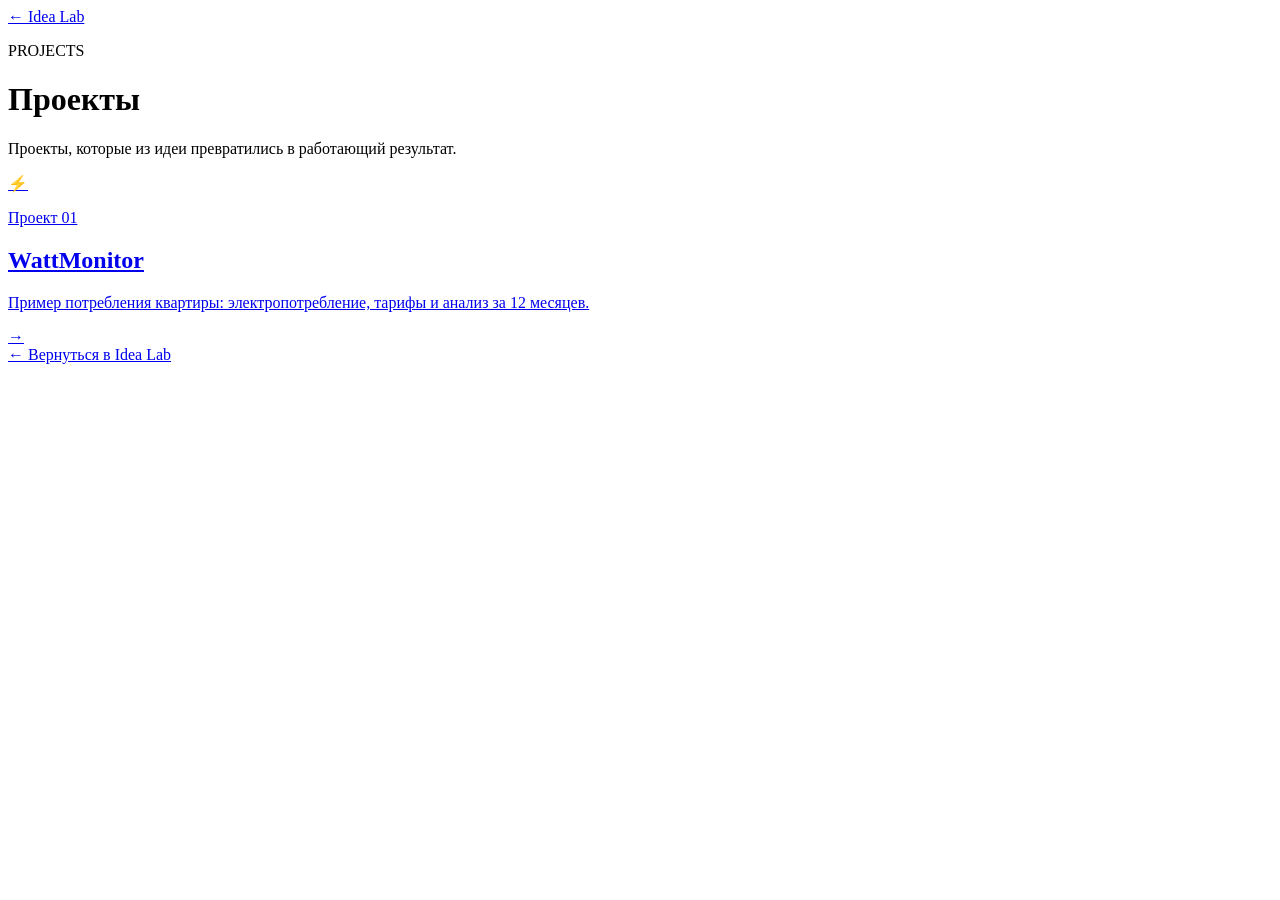
==== projects/index.html @ 45e68344 "Add projects index page" ====
<!doctype html>
<html lang="ru">
<head><meta charset="utf-8"><meta name="viewport" content="width=device-width,initial-scale=1"><title>Проекты — Idea Lab</title><link rel="stylesheet" href="style.css"></head>
<body>
<header class="page-header"><a class="back" href="../">← Idea Lab</a><p class="kicker">PROJECTS</p><h1>Проекты</h1><p>Проекты, которые из идеи превратились в работающий результат.</p></header>
<main class="grid">
<a class="project-card" href="wattmonitor/"><span class="icon">⚡</span><div><p class="label">Проект 01</p><h2>WattMonitor</h2><p>Пример потребления квартиры: электропотребление, тарифы и анализ за 12 месяцев.</p></div><span class="arrow">→</span></a>
</main>
<footer><a href="../">← Вернуться в Idea Lab</a></footer>
</body></html>
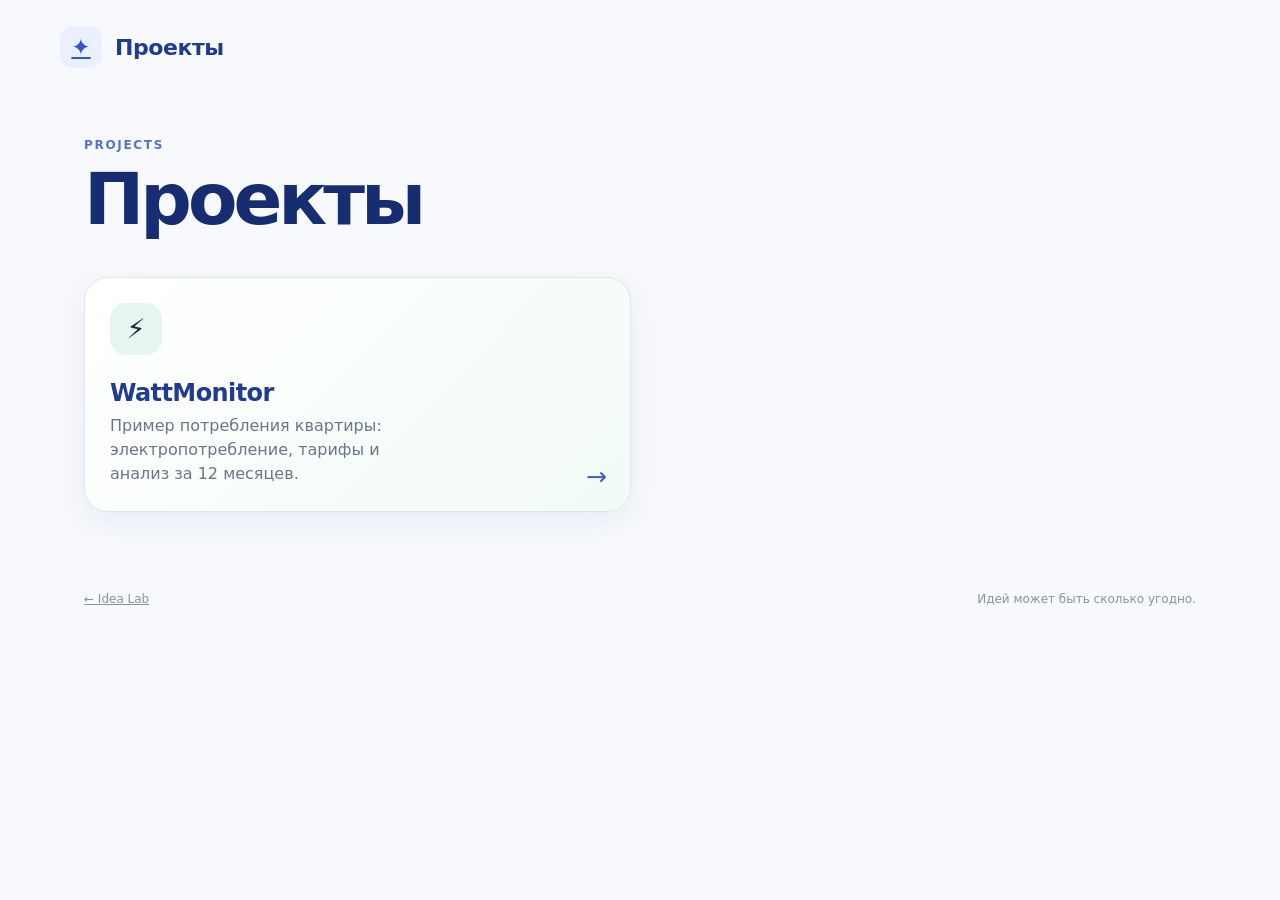
==== commit fcf319bc: "Use root site style for projects index" ====
--- a/projects/index.html
+++ b/projects/index.html
@@ -1,10 +1,11 @@
 <!doctype html>
 <html lang="ru">
-<head><meta charset="utf-8"><meta name="viewport" content="width=device-width,initial-scale=1"><title>Проекты — Idea Lab</title><link rel="stylesheet" href="style.css"></head>
+<head><meta charset="utf-8"><meta name="viewport" content="width=device-width,initial-scale=1"><title>Проекты — Idea Lab</title><link rel="stylesheet" href="../style.css"></head>
 <body>
-<header class="page-header"><a class="back" href="../">← Idea Lab</a><p class="kicker">PROJECTS</p><h1>Проекты</h1><p>Проекты, которые из идеи превратились в работающий результат.</p></header>
-<main class="grid">
-<a class="project-card" href="wattmonitor/"><span class="icon">⚡</span><div><p class="label">Проект 01</p><h2>WattMonitor</h2><p>Пример потребления квартиры: электропотребление, тарифы и анализ за 12 месяцев.</p></div><span class="arrow">→</span></a>
-</main>
-<footer><a href="../">← Вернуться в Idea Lab</a></footer>
+<header class="site-header"><div class="brand"><a href="../" class="brand-mark">✦</a><div><h1>Проекты</h1></div></div></header>
+<main class="container"><section class="intro"><p class="kicker">PROJECTS</p><h2>Проекты</h2></section>
+<section class="card-grid" aria-label="Проекты">
+<a class="card card-projects" href="wattmonitor/"><span class="card-icon">⚡</span><div class="card-body"><h3>WattMonitor</h3><p>Пример потребления квартиры: электропотребление, тарифы и анализ за 12 месяцев.</p></div><span class="arrow">→</span></a>
+</section></main>
+<footer class="site-footer"><span><a href="../">← Idea Lab</a></span><span>Идей может быть сколько угодно.</span></footer>
 </body></html>
--- a/style.css
+++ b/style.css
@@ -0,0 +1 @@
+*{box-sizing:border-box}html{scroll-behavior:smooth}body{margin:0;min-height:100vh;background:#f7f9fc;color:#1d2940;font-family:Inter,system-ui,-apple-system,BlinkMacSystemFont,"Segoe UI",sans-serif}a{color:inherit}.site-header{padding:26px 24px 0}.brand{max-width:1160px;margin:auto;display:flex;align-items:center;gap:13px}.brand-mark{width:42px;height:42px;display:grid;place-items:center;border-radius:13px;background:#eaf0ff;color:#3158c9;font-size:23px}.brand h1{margin:0;color:#203c91;font-size:22px;letter-spacing:-.02em}.brand p{margin:3px 0 0;color:#718096;font-size:13px}.container{max-width:1160px;margin:auto;padding:70px 24px 80px}.intro{max-width:760px;margin-bottom:42px}.kicker{margin:0 0 12px;color:#5572ce;font-size:12px;font-weight:850;letter-spacing:.14em}.intro h2{margin:0;color:#172d72;font-size:clamp(42px,7vw,72px);line-height:.98;letter-spacing:-.055em}.intro h2 span{color:#5a78d5}.intro-text{max-width:600px;margin:20px 0 0;color:#69768b;font-size:18px;line-height:1.55}.card-grid{display:grid;grid-template-columns:repeat(6,1fr);gap:18px}.card{position:relative;min-height:220px;padding:25px;text-decoration:none;background:#fff;border:1px solid #e0e6f0;border-radius:24px;box-shadow:0 10px 30px rgba(36,62,120,.07);display:flex;flex-direction:column;transition:transform .2s ease,box-shadow .2s ease,border-color .2s ease}.card:nth-child(1),.card:nth-child(2){grid-column:span 3}.card:nth-child(n+3){grid-column:span 2}.card:hover{transform:translateY(-6px);box-shadow:0 18px 40px rgba(36,62,120,.13);border-color:#bdcbed}.card-icon{width:52px;height:52px;display:grid;place-items:center;border-radius:16px;background:#f0f4ff;font-size:27px;margin-bottom:auto}.card-body h3{margin:24px 0 7px;color:#203c91;font-size:24px;letter-spacing:-.025em}.card-body p{margin:0;max-width:290px;color:#68768b;line-height:1.5}.arrow{position:absolute;right:23px;bottom:20px;color:#4163c4;font-size:25px;transition:transform .2s ease}.card:hover .arrow{transform:translateX(5px)}.status{position:absolute;right:20px;top:20px;padding:5px 9px;border-radius:999px;background:#f1f4f8;color:#8290a4;font-size:11px;font-weight:750}.card-phrases{background:linear-gradient(135deg,#fff 0%,#f6f8ff 100%)}.card-projects{background:linear-gradient(135deg,#fff 0%,#f2fbf7 100%)}.card-projects .card-icon{background:#e6f6ee}.card-ideas .card-icon{background:#fff5dc}.card-stories .card-icon{background:#fff0ef}.card-experiments .card-icon{background:#f0edff}.site-footer{max-width:1160px;margin:auto;padding:0 24px 35px;display:flex;justify-content:space-between;gap:20px;color:#8792a5;font-size:12px}@media(max-width:760px){.container{padding-top:48px}.card-grid{grid-template-columns:1fr 1fr}.card:nth-child(1),.card:nth-child(2),.card:nth-child(n+3){grid-column:span 1}.card{min-height:205px}.site-footer{flex-direction:column}}@media(max-width:520px){.site-header{padding-left:16px;padding-right:16px}.container{padding-left:16px;padding-right:16px}.intro h2{font-size:45px}.card-grid{grid-template-columns:1fr}.card:nth-child(1),.card:nth-child(2),.card:nth-child(n+3){grid-column:span 1}.card{min-height:190px}.site-footer{padding-left:16px;padding-right:16px}}
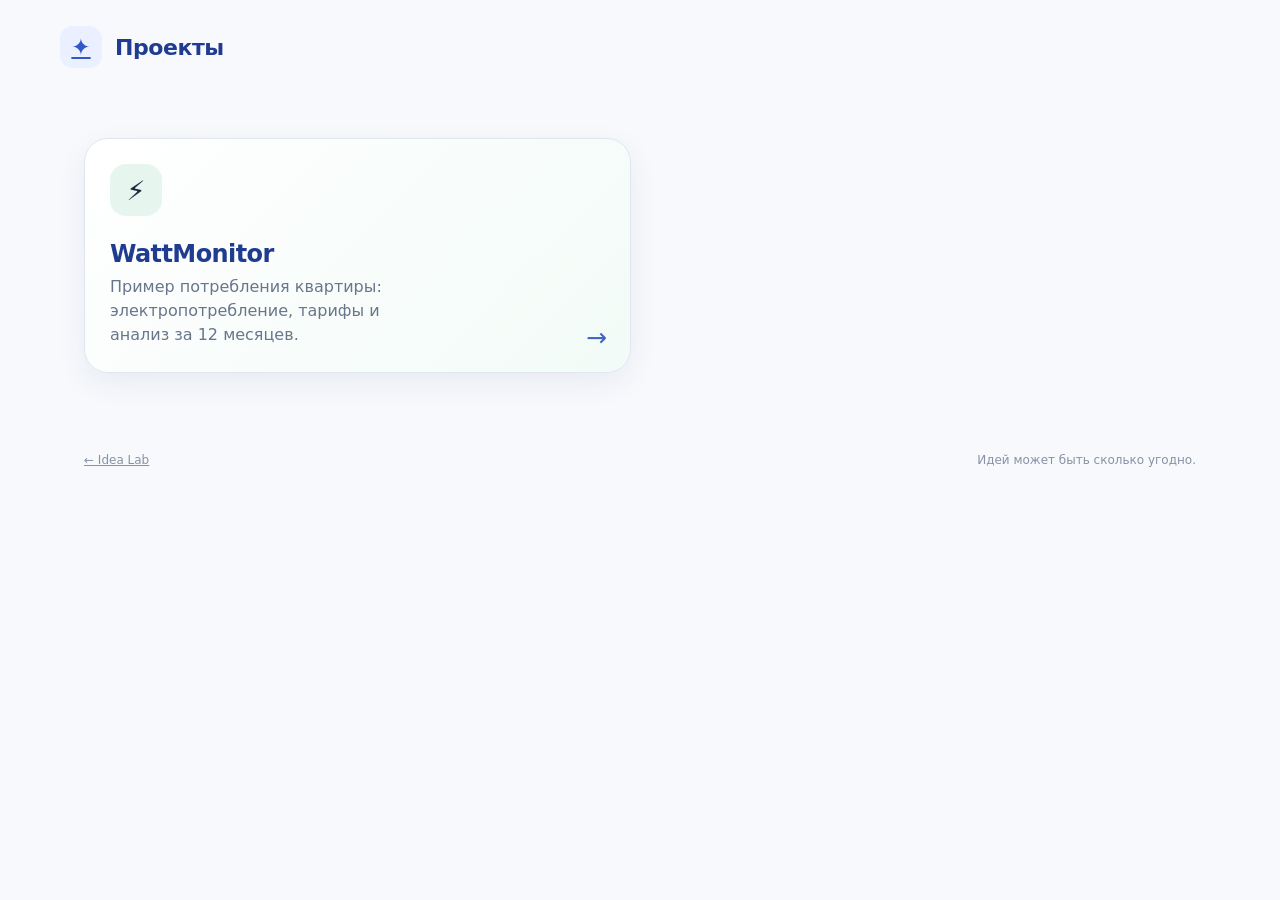
==== commit e370dc91: "Simplify projects page headings" ====
--- a/projects/index.html
+++ b/projects/index.html
@@ -3,7 +3,7 @@
 <head><meta charset="utf-8"><meta name="viewport" content="width=device-width,initial-scale=1"><title>Проекты — Idea Lab</title><link rel="stylesheet" href="../style.css"></head>
 <body>
 <header class="site-header"><div class="brand"><a href="../" class="brand-mark">✦</a><div><h1>Проекты</h1></div></div></header>
-<main class="container"><section class="intro"><p class="kicker">PROJECTS</p><h2>Проекты</h2></section>
+<main class="container">
 <section class="card-grid" aria-label="Проекты">
 <a class="card card-projects" href="wattmonitor/"><span class="card-icon">⚡</span><div class="card-body"><h3>WattMonitor</h3><p>Пример потребления квартиры: электропотребление, тарифы и анализ за 12 месяцев.</p></div><span class="arrow">→</span></a>
 </section></main>
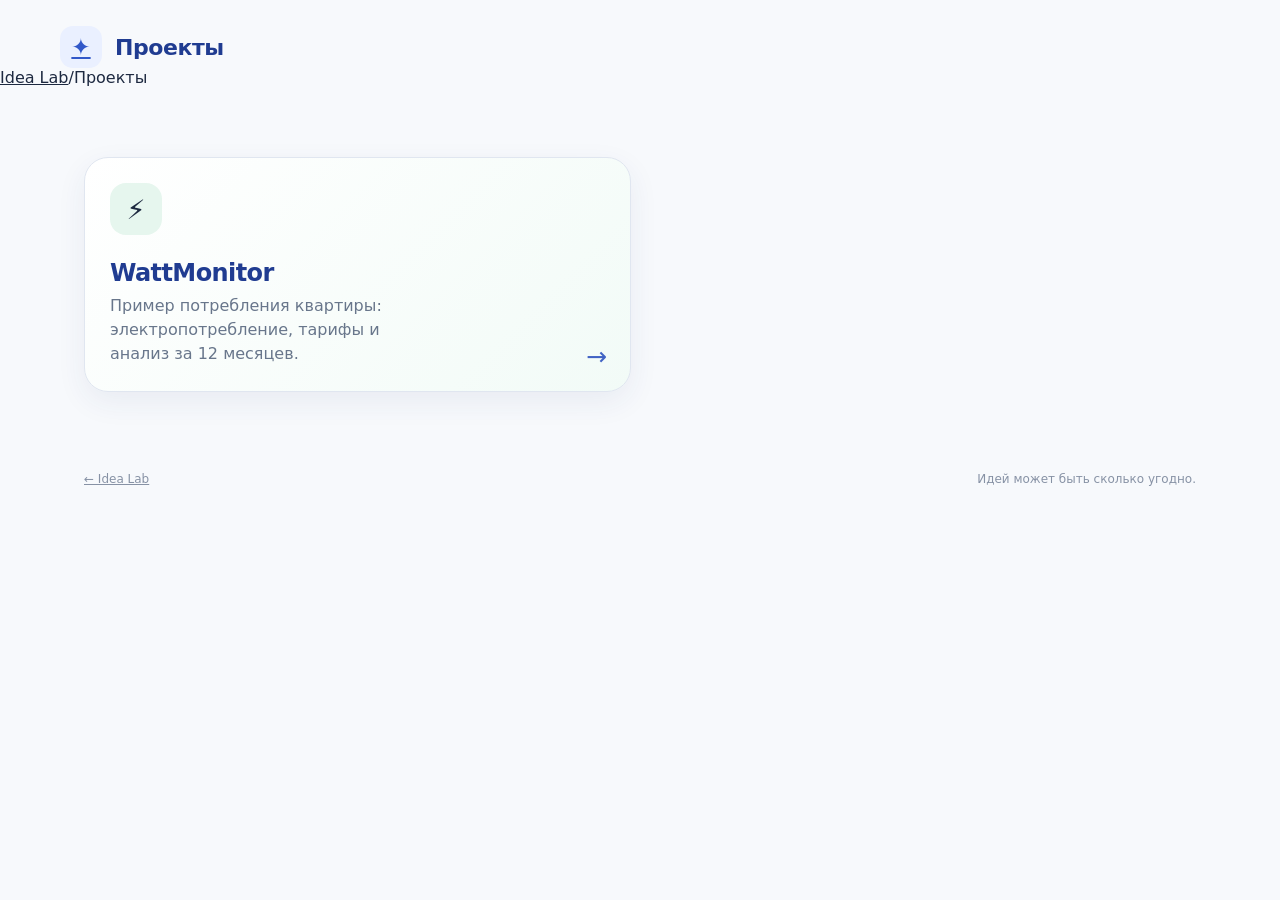
==== commit bec479f7: "Add breadcrumbs to projects page" ====
--- a/projects/index.html
+++ b/projects/index.html
@@ -3,6 +3,7 @@
 <head><meta charset="utf-8"><meta name="viewport" content="width=device-width,initial-scale=1"><title>Проекты — Idea Lab</title><link rel="stylesheet" href="../style.css"></head>
 <body>
 <header class="site-header"><div class="brand"><a href="../" class="brand-mark">✦</a><div><h1>Проекты</h1></div></div></header>
+<nav class="breadcrumbs" aria-label="Хлебные крошки"><a href="../">Idea Lab</a><span>/</span><span>Проекты</span></nav>
 <main class="container">
 <section class="card-grid" aria-label="Проекты">
 <a class="card card-projects" href="wattmonitor/"><span class="card-icon">⚡</span><div class="card-body"><h3>WattMonitor</h3><p>Пример потребления квартиры: электропотребление, тарифы и анализ за 12 месяцев.</p></div><span class="arrow">→</span></a>
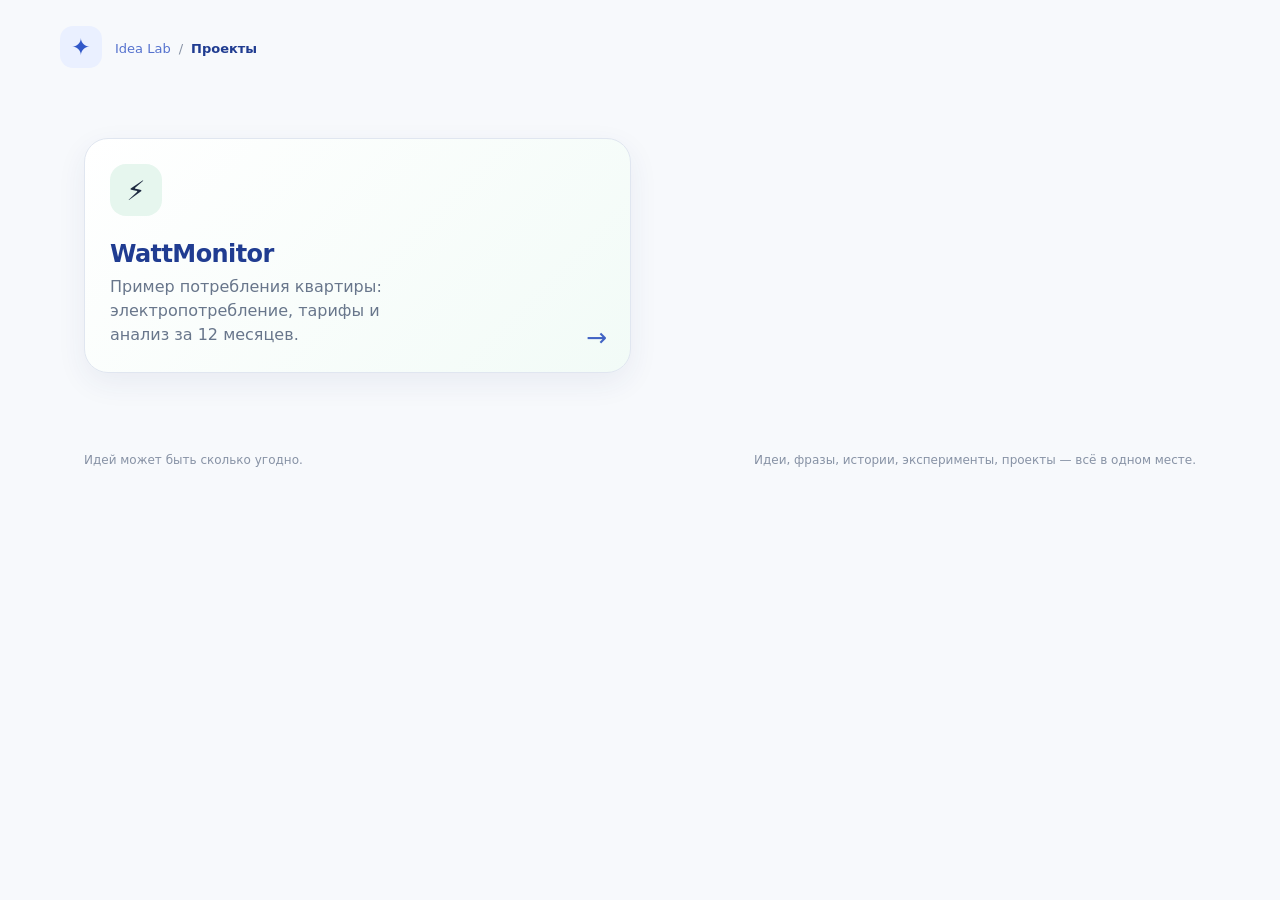
==== commit 75358544: "Move project breadcrumbs into brand header" ====
--- a/projects/index.html
+++ b/projects/index.html
@@ -2,11 +2,10 @@
 <html lang="ru">
 <head><meta charset="utf-8"><meta name="viewport" content="width=device-width,initial-scale=1"><title>Проекты — Idea Lab</title><link rel="stylesheet" href="../style.css"></head>
 <body>
-<header class="site-header"><div class="brand"><a href="../" class="brand-mark">✦</a><div><h1>Проекты</h1></div></div></header>
-<nav class="breadcrumbs" aria-label="Хлебные крошки"><a href="../">Idea Lab</a><span>/</span><span>Проекты</span></nav>
+<header class="site-header"><div class="brand"><a href="../" class="brand-mark">✦</a><div class="brand-nav"><nav class="breadcrumbs" aria-label="Хлебные крошки"><a href="../">Idea Lab</a><span>/</span><span class="current">Проекты</span></nav></div></div></header>
 <main class="container">
 <section class="card-grid" aria-label="Проекты">
 <a class="card card-projects" href="wattmonitor/"><span class="card-icon">⚡</span><div class="card-body"><h3>WattMonitor</h3><p>Пример потребления квартиры: электропотребление, тарифы и анализ за 12 месяцев.</p></div><span class="arrow">→</span></a>
 </section></main>
-<footer class="site-footer"><span><a href="../">← Idea Lab</a></span><span>Идей может быть сколько угодно.</span></footer>
+<footer class="site-footer"><span>Идей может быть сколько угодно.</span><span>Идеи, фразы, истории, эксперименты, проекты — всё в одном месте.</span></footer>
 </body></html>
--- a/style.css
+++ b/style.css
@@ -1 +1 @@
-*{box-sizing:border-box}html{scroll-behavior:smooth}body{margin:0;min-height:100vh;background:#f7f9fc;color:#1d2940;font-family:Inter,system-ui,-apple-system,BlinkMacSystemFont,"Segoe UI",sans-serif}a{color:inherit}.site-header{padding:26px 24px 0}.brand{max-width:1160px;margin:auto;display:flex;align-items:center;gap:13px}.brand-mark{width:42px;height:42px;display:grid;place-items:center;border-radius:13px;background:#eaf0ff;color:#3158c9;font-size:23px}.brand h1{margin:0;color:#203c91;font-size:22px;letter-spacing:-.02em}.brand p{margin:3px 0 0;color:#718096;font-size:13px}.container{max-width:1160px;margin:auto;padding:70px 24px 80px}.intro{max-width:760px;margin-bottom:42px}.kicker{margin:0 0 12px;color:#5572ce;font-size:12px;font-weight:850;letter-spacing:.14em}.intro h2{margin:0;color:#172d72;font-size:clamp(42px,7vw,72px);line-height:.98;letter-spacing:-.055em}.intro h2 span{color:#5a78d5}.intro-text{max-width:600px;margin:20px 0 0;color:#69768b;font-size:18px;line-height:1.55}.card-grid{display:grid;grid-template-columns:repeat(6,1fr);gap:18px}.card{position:relative;min-height:220px;padding:25px;text-decoration:none;background:#fff;border:1px solid #e0e6f0;border-radius:24px;box-shadow:0 10px 30px rgba(36,62,120,.07);display:flex;flex-direction:column;transition:transform .2s ease,box-shadow .2s ease,border-color .2s ease}.card:nth-child(1),.card:nth-child(2){grid-column:span 3}.card:nth-child(n+3){grid-column:span 2}.card:hover{transform:translateY(-6px);box-shadow:0 18px 40px rgba(36,62,120,.13);border-color:#bdcbed}.card-icon{width:52px;height:52px;display:grid;place-items:center;border-radius:16px;background:#f0f4ff;font-size:27px;margin-bottom:auto}.card-body h3{margin:24px 0 7px;color:#203c91;font-size:24px;letter-spacing:-.025em}.card-body p{margin:0;max-width:290px;color:#68768b;line-height:1.5}.arrow{position:absolute;right:23px;bottom:20px;color:#4163c4;font-size:25px;transition:transform .2s ease}.card:hover .arrow{transform:translateX(5px)}.status{position:absolute;right:20px;top:20px;padding:5px 9px;border-radius:999px;background:#f1f4f8;color:#8290a4;font-size:11px;font-weight:750}.card-phrases{background:linear-gradient(135deg,#fff 0%,#f6f8ff 100%)}.card-projects{background:linear-gradient(135deg,#fff 0%,#f2fbf7 100%)}.card-projects .card-icon{background:#e6f6ee}.card-ideas .card-icon{background:#fff5dc}.card-stories .card-icon{background:#fff0ef}.card-experiments .card-icon{background:#f0edff}.site-footer{max-width:1160px;margin:auto;padding:0 24px 35px;display:flex;justify-content:space-between;gap:20px;color:#8792a5;font-size:12px}@media(max-width:760px){.container{padding-top:48px}.card-grid{grid-template-columns:1fr 1fr}.card:nth-child(1),.card:nth-child(2),.card:nth-child(n+3){grid-column:span 1}.card{min-height:205px}.site-footer{flex-direction:column}}@media(max-width:520px){.site-header{padding-left:16px;padding-right:16px}.container{padding-left:16px;padding-right:16px}.intro h2{font-size:45px}.card-grid{grid-template-columns:1fr}.card:nth-child(1),.card:nth-child(2),.card:nth-child(n+3){grid-column:span 1}.card{min-height:190px}.site-footer{padding-left:16px;padding-right:16px}}
+*{box-sizing:border-box}html{scroll-behavior:smooth}body{margin:0;min-height:100vh;background:#f7f9fc;color:#1d2940;font-family:Inter,system-ui,-apple-system,BlinkMacSystemFont,"Segoe UI",sans-serif}a{color:inherit}.site-header{padding:26px 24px 0}.brand{max-width:1160px;margin:auto;display:flex;align-items:center;gap:13px}.brand-mark{width:42px;height:42px;display:grid;place-items:center;border-radius:13px;background:#eaf0ff;color:#3158c9;font-size:23px;text-decoration:none}.brand h1{margin:0;color:#203c91;font-size:22px;letter-spacing:-.02em}.brand p{margin:3px 0 0;color:#718096;font-size:13px}.brand-nav{display:flex;align-items:center;gap:9px;flex-wrap:wrap}.brand-nav .breadcrumbs{display:flex;align-items:center;gap:8px;margin:3px 0 0;color:#8792a5;font-size:13px}.brand-nav .breadcrumbs a{color:#5572ce;text-decoration:none}.brand-nav .breadcrumbs a:hover{text-decoration:underline}.brand-nav .breadcrumbs .current{color:#203c91;font-weight:650}.container{max-width:1160px;margin:auto;padding:70px 24px 80px}.intro{max-width:760px;margin-bottom:42px}.kicker{margin:0 0 12px;color:#5572ce;font-size:12px;font-weight:850;letter-spacing:.14em}.intro h2{margin:0;color:#172d72;font-size:clamp(42px,7vw,72px);line-height:.98;letter-spacing:-.055em}.intro h2 span{color:#5a78d5}.intro-text{max-width:600px;margin:20px 0 0;color:#69768b;font-size:18px;line-height:1.55}.card-grid{display:grid;grid-template-columns:repeat(6,1fr);gap:18px}.card{position:relative;min-height:220px;padding:25px;text-decoration:none;background:#fff;border:1px solid #e0e6f0;border-radius:24px;box-shadow:0 10px 30px rgba(36,62,120,.07);display:flex;flex-direction:column;transition:transform .2s ease,box-shadow .2s ease,border-color .2s ease}.card:nth-child(1),.card:nth-child(2){grid-column:span 3}.card:nth-child(n+3){grid-column:span 2}.card:hover{transform:translateY(-6px);box-shadow:0 18px 40px rgba(36,62,120,.13);border-color:#bdcbed}.card-icon{width:52px;height:52px;display:grid;place-items:center;border-radius:16px;background:#f0f4ff;font-size:27px;margin-bottom:auto}.card-body h3{margin:24px 0 7px;color:#203c91;font-size:24px;letter-spacing:-.025em}.card-body p{margin:0;max-width:290px;color:#68768b;line-height:1.5}.arrow{position:absolute;right:23px;bottom:20px;color:#4163c4;font-size:25px;transition:transform .2s ease}.card:hover .arrow{transform:translateX(5px)}.status{position:absolute;right:20px;top:20px;padding:5px 9px;border-radius:999px;background:#f1f4f8;color:#8290a4;font-size:11px;font-weight:750}.card-phrases{background:linear-gradient(135deg,#fff 0%,#f6f8ff 100%)}.card-projects{background:linear-gradient(135deg,#fff 0%,#f2fbf7 100%)}.card-projects .card-icon{background:#e6f6ee}.card-ideas .card-icon{background:#fff5dc}.card-stories .card-icon{background:#fff0ef}.card-experiments .card-icon{background:#f0edff}.site-footer{max-width:1160px;margin:auto;padding:0 24px 35px;display:flex;justify-content:space-between;gap:20px;color:#8792a5;font-size:12px}@media(max-width:760px){.container{padding-top:48px}.card-grid{grid-template-columns:1fr 1fr}.card:nth-child(1),.card:nth-child(2),.card:nth-child(n+3){grid-column:span 1}.card{min-height:205px}.site-footer{flex-direction:column}}@media(max-width:520px){.site-header{padding-left:16px;padding-right:16px}.container{padding-left:16px;padding-right:16px}.intro h2{font-size:45px}.card-grid{grid-template-columns:1fr}.card:nth-child(1),.card:nth-child(2),.card:nth-child(n+3){grid-column:span 1}.card{min-height:190px}.site-footer{padding-left:16px;padding-right:16px}}
